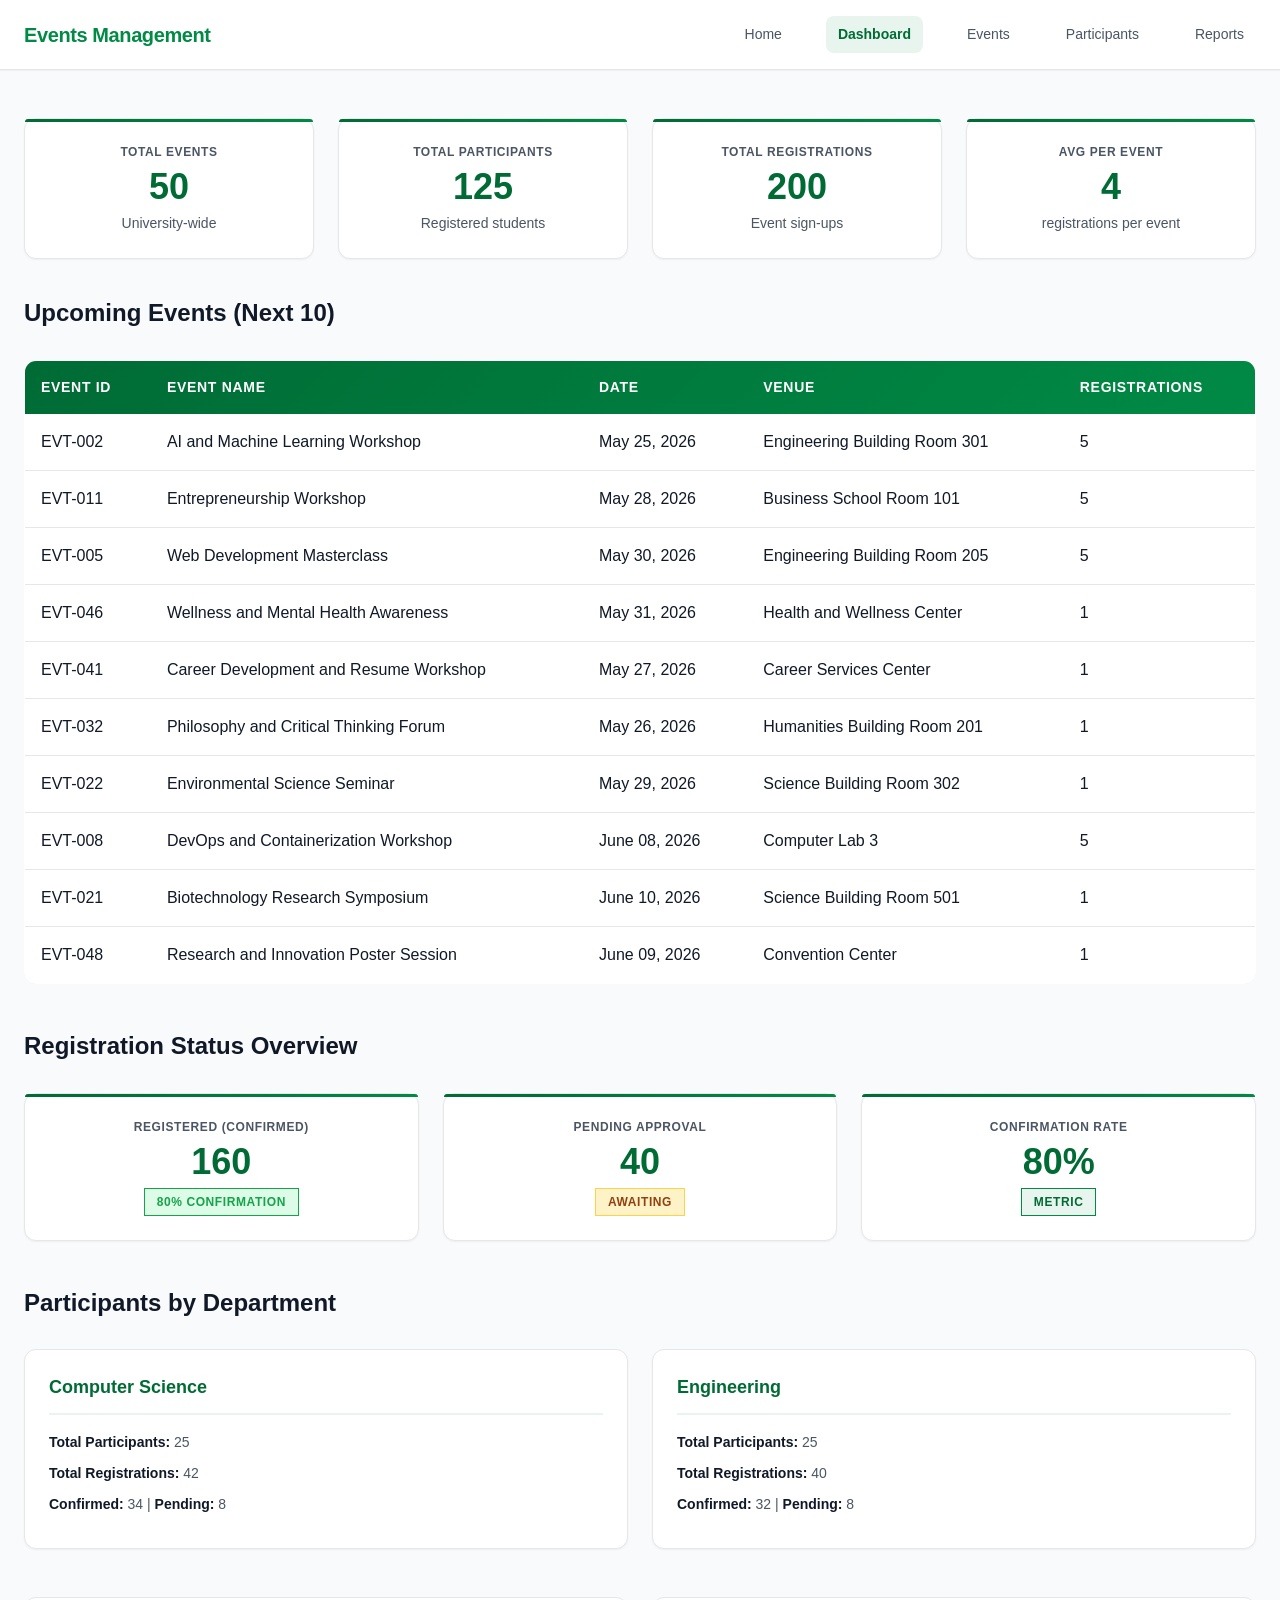
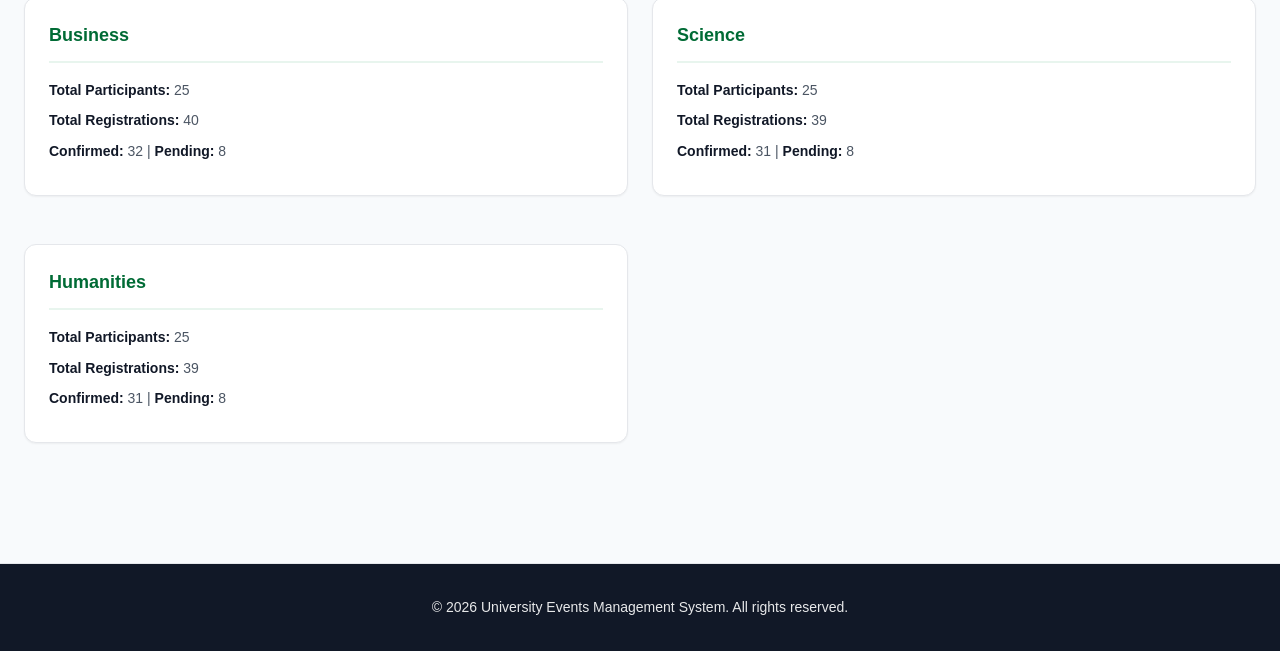
==== group6-events/html/index.html @ a9eaf487 "created initial development for all pages" ====
<!DOCTYPE html>
<html lang="en">
<head>
    <meta charset="UTF-8">
    <meta name="viewport" content="width=device-width, initial-scale=1.0">
    <title>Events Management System - Dashboard</title>
    <link rel="stylesheet" href="../css/style.css">
</head>
<body>
    <!-- HEADER / NAVIGATION -->
    <header class="header">
        <div class="container">
            <div class="header-content">
                <div class="logo">Events Management</div>
                <nav class="nav">
                    <a href="home.html">Home</a>
                    <a href="index.html" class="active">Dashboard</a>
                    <a href="events.html">Events</a>
                    <a href="participants.html">Participants</a>
                    <a href="reports.html">Reports</a>
                </nav>
            </div>
        </div>
    </header>

    <!-- MAIN CONTENT -->
    <main class="main">


        <div class="container">
            
            <!-- SUMMARY STATISTICS CARDS -->
            <section class="stats-grid">
                <div class="stat-card">
                    <div class="stat-label">Total Events</div>
                    <div class="stat-value">50</div>
                    <div class="stat-unit">University-wide</div>
                </div>
                <div class="stat-card">
                    <div class="stat-label">Total Participants</div>
                    <div class="stat-value">125</div>
                    <div class="stat-unit">Registered students</div>
                </div>
                <div class="stat-card">
                    <div class="stat-label">Total Registrations</div>
                    <div class="stat-value">200</div>
                    <div class="stat-unit">Event sign-ups</div>
                </div>
                <div class="stat-card">
                    <div class="stat-label">Avg per Event</div>
                    <div class="stat-value">4</div>
                    <div class="stat-unit">registrations per event</div>
                </div>
            </section>

            <!-- UPCOMING EVENTS SECTION -->
            <section class="section">
                <h2>Upcoming Events (Next 10)</h2>
                <div class="table-container">
                    <table>
                        <thead>
                            <tr>
                                <th>Event ID</th>
                                <th>Event Name</th>
                                <th>Date</th>
                                <th>Venue</th>
                                <th>Registrations</th>
                            </tr>
                        </thead>
                        <tbody>
                            <tr>
                                <td>EVT-002</td>
                                <td>AI and Machine Learning Workshop</td>
                                <td>May 25, 2026</td>
                                <td>Engineering Building Room 301</td>
                                <td>5</td>
                            </tr>
                            <tr>
                                <td>EVT-011</td>
                                <td>Entrepreneurship Workshop</td>
                                <td>May 28, 2026</td>
                                <td>Business School Room 101</td>
                                <td>5</td>
                            </tr>
                            <tr>
                                <td>EVT-005</td>
                                <td>Web Development Masterclass</td>
                                <td>May 30, 2026</td>
                                <td>Engineering Building Room 205</td>
                                <td>5</td>
                            </tr>
                            <tr>
                                <td>EVT-046</td>
                                <td>Wellness and Mental Health Awareness</td>
                                <td>May 31, 2026</td>
                                <td>Health and Wellness Center</td>
                                <td>1</td>
                            </tr>
                            <tr>
                                <td>EVT-041</td>
                                <td>Career Development and Resume Workshop</td>
                                <td>May 27, 2026</td>
                                <td>Career Services Center</td>
                                <td>1</td>
                            </tr>
                            <tr>
                                <td>EVT-032</td>
                                <td>Philosophy and Critical Thinking Forum</td>
                                <td>May 26, 2026</td>
                                <td>Humanities Building Room 201</td>
                                <td>1</td>
                            </tr>
                            <tr>
                                <td>EVT-022</td>
                                <td>Environmental Science Seminar</td>
                                <td>May 29, 2026</td>
                                <td>Science Building Room 302</td>
                                <td>1</td>
                            </tr>
                            <tr>
                                <td>EVT-008</td>
                                <td>DevOps and Containerization Workshop</td>
                                <td>June 08, 2026</td>
                                <td>Computer Lab 3</td>
                                <td>5</td>
                            </tr>
                            <tr>
                                <td>EVT-021</td>
                                <td>Biotechnology Research Symposium</td>
                                <td>June 10, 2026</td>
                                <td>Science Building Room 501</td>
                                <td>1</td>
                            </tr>
                            <tr>
                                <td>EVT-048</td>
                                <td>Research and Innovation Poster Session</td>
                                <td>June 09, 2026</td>
                                <td>Convention Center</td>
                                <td>1</td>
                            </tr>
                        </tbody>
                    </table>
                </div>
            </section>

            <!-- REGISTRATION STATUS OVERVIEW -->
            <section class="section">
                <h2>Registration Status Overview</h2>
                <div class="stats-grid">
                    <div class="stat-card">
                        <div class="stat-label">Registered (Confirmed)</div>
                        <div class="stat-value">160</div>
                        <div class="badge badge-success">80% Confirmation</div>
                    </div>
                    <div class="stat-card">
                        <div class="stat-label">Pending Approval</div>
                        <div class="stat-value">40</div>
                        <div class="badge badge-pending">Awaiting</div>
                    </div>
                    <div class="stat-card">
                        <div class="stat-label">Confirmation Rate</div>
                        <div class="stat-value">80%</div>
                        <div class="badge badge-primary">Metric</div>
                    </div>
                </div>
            </section>

            <!-- DEPARTMENTS BREAKDOWN -->
            <section class="section">
                <h2>Participants by Department</h2>
                <div class="grid grid-cols-2">
                    <div class="card">
                        <div class="card-title">Computer Science</div>
                        <div class="card-content">
                            <p><strong>Total Participants:</strong> 25</p>
                            <p><strong>Total Registrations:</strong> 42</p>
                            <p><strong>Confirmed:</strong> 34 | <strong>Pending:</strong> 8</p>
                        </div>
                    </div>
                    <div class="card">
                        <div class="card-title">Engineering</div>
                        <div class="card-content">
                            <p><strong>Total Participants:</strong> 25</p>
                            <p><strong>Total Registrations:</strong> 40</p>
                            <p><strong>Confirmed:</strong> 32 | <strong>Pending:</strong> 8</p>
                        </div>
                    </div>
                    <div class="card">
                        <div class="card-title">Business</div>
                        <div class="card-content">
                            <p><strong>Total Participants:</strong> 25</p>
                            <p><strong>Total Registrations:</strong> 40</p>
                            <p><strong>Confirmed:</strong> 32 | <strong>Pending:</strong> 8</p>
                        </div>
                    </div>
                    <div class="card">
                        <div class="card-title">Science</div>
                        <div class="card-content">
                            <p><strong>Total Participants:</strong> 25</p>
                            <p><strong>Total Registrations:</strong> 39</p>
                            <p><strong>Confirmed:</strong> 31 | <strong>Pending:</strong> 8</p>
                        </div>
                    </div>
                    <div class="card">
                        <div class="card-title">Humanities</div>
                        <div class="card-content">
                            <p><strong>Total Participants:</strong> 25</p>
                            <p><strong>Total Registrations:</strong> 39</p>
                            <p><strong>Confirmed:</strong> 31 | <strong>Pending:</strong> 8</p>
                        </div>
                    </div>
                </div>
            </section>

        </div>
    </main>

    <!-- FOOTER -->
    <footer class="footer">
        <p>&copy; 2026 University Events Management System. All rights reserved.</p>
    </footer>
</body>
</html>
---- group6-events/css/style.css ----
/*
  Events Management System - Master Stylesheet
  Design System: Modern SaaS Analytics Dashboard
  Reference: website_design_reference_guide.md
  Color Scheme: White-dominant with deep green branding
*/

:root {
  /* PRIMARY COLORS */
  --primary-600: #006B35;       /* Dark green for hero/sections */
  --primary-500: #008A45;       /* Main brand color */
  --primary-200: #E8F5EE;       /* Light green for accents */
  --primary-700: #004D26;       /* Deep green accents */  
  /* SURFACE COLORS */
  --surface-0: #FFFFFF;
  --surface-50: #F8FAFC;
  --surface-100: #F1F5F9;
  
  /* NEUTRAL COLORS */
  --neutral-900: #111827;
  --neutral-700: #374151;
  --neutral-600: #4B5563;
  --neutral-500: #6B7280;
  --border-200: #E5E7EB;
  
  /* SEMANTIC */
  --success-500: #16A34A;
  --warning-500: #F59E0B;
  --danger-500: #DC2626;
  
  /* TYPOGRAPHY */
  --font-sans: -apple-system, BlinkMacSystemFont, "Segoe UI", Roboto, sans-serif;
  --font-size-xs: 0.75rem;
  --font-size-sm: 0.875rem;
  --font-size-base: 1rem;
  --font-size-lg: 1.125rem;
  --font-size-xl: 1.25rem;
  --font-size-2xl: 1.5rem;
  --font-size-3xl: 1.875rem;
  --font-size-4xl: 2.25rem;
  
  --line-height-tight: 1.2;
  --line-height-snug: 1.375;
  --line-height-normal: 1.5;
  --line-height-relaxed: 1.625;
  
  /* SPACING */
  --spacing-1: 0.25rem;
  --spacing-2: 0.5rem;
  --spacing-3: 0.75rem;
  --spacing-4: 1rem;
  --spacing-6: 1.5rem;
  --spacing-8: 2rem;
  --spacing-10: 2.5rem;
  --spacing-12: 3rem;
  --spacing-16: 4rem;
  
  /* SHADOWS */
  --shadow-xs: 0 1px 1px 0 rgba(0, 0, 0, 0.04);
  --shadow-sm: 0 1px 2px 0 rgba(0, 0, 0, 0.05);
  --shadow-md: 0 4px 6px -1px rgba(0, 0, 0, 0.1);
  --shadow-lg: 0 10px 15px -3px rgba(0, 0, 0, 0.1);
  
  /* BORDERS */
  --radius-sm: 0.25rem;
  --radius-md: 0.5rem;
  --radius-lg: 0.75rem;
}

/* ========================================
   GLOBAL STYLES
   ======================================== */

* {
  margin: 0;
  padding: 0;
  box-sizing: border-box;
}

html {
  scroll-behavior: smooth;
}

body {
  font-family: var(--font-sans);
  font-size: var(--font-size-base);
  line-height: var(--line-height-normal);
  color: var(--neutral-900);
  background-color: var(--surface-50);
  -webkit-font-smoothing: antialiased;
  display: flex;
  flex-direction: column;
  min-height: 100vh;
}

/* ========================================
   TYPOGRAPHY
   ======================================== */

h1, h2, h3, h4, h5, h6 {
  font-weight: 600;
  line-height: var(--line-height-tight);
  color: var(--neutral-900);
}

h1 {
  font-size: var(--font-size-3xl);
  font-weight: 700;
  margin-bottom: var(--spacing-4);
  color: var(--neutral-900);
}

h2 {
  font-size: var(--font-size-2xl);
  margin-bottom: var(--spacing-6);
  color: var(--neutral-900);
}

h3 {
  font-size: var(--font-size-xl);
  margin-bottom: var(--spacing-4);
}

p {
  margin-bottom: var(--spacing-4);
  color: var(--neutral-600);
  line-height: var(--line-height-relaxed);
}

small {
  font-size: var(--font-size-sm);
  color: var(--neutral-600);
}

a {
  color: var(--primary-500);
  text-decoration: none;
  transition: color 0.2s ease;
}

a:hover {
  color: var(--primary-600);
  text-decoration: underline;
}

/* ========================================
   LAYOUT & STRUCTURE
   ======================================== */

.container {
  width: 100%; 
  padding: 0 var(--spacing-6); 
}

main.main {
  flex: 1;
  padding: var(--spacing-12) 0;
}

/* ========================================
   HEADER / NAVIGATION
   ======================================== */

.header {
  background-color: var(--surface-0);
  border-bottom: 1px solid var(--border-200);
  padding: var(--spacing-4) 0;
  position: sticky;
  top: 0;
  z-index: 100;
  box-shadow: var(--shadow-xs);
}

.header-content {
  display: flex;
  justify-content: space-between;
  align-items: center;
  gap: var(--spacing-8);
}

.logo {
  font-size: var(--font-size-xl);
  font-weight: 700;
  color: var(--primary-500);
  white-space: nowrap;
  letter-spacing: -0.02em;
}

.nav {
  display: flex;
  gap: var(--spacing-8);
  align-items: center;
}

.nav a {
  font-size: var(--font-size-sm);
  font-weight: 500;
  color: var(--neutral-600);
  padding: var(--spacing-2) var(--spacing-3);
  border-radius: var(--radius-md);
  transition: all 0.2s ease;
  position: relative;
}

.nav a:hover {
  color: var(--primary-500);
  background-color: var(--primary-200);
}

.nav a.active {
  color: var(--primary-600);
  background-color: var(--primary-200);
  font-weight: 600;
}

/* ========================================
   HERO SECTION
   ======================================== */

.hero-section {
  background: linear-gradient(135deg, #004D26 0%, #006B35 50%, #008A45 100%);
  color: var(--surface-0);
  padding: var(--spacing-16) 0 var(--spacing-12) 0;
  margin-bottom: var(--spacing-12);
  text-align: center;
  box-shadow: var(--shadow-md);
}

.hero-section h1 {
  color: var(--surface-0);
  font-size: var(--font-size-4xl);
  margin-bottom: var(--spacing-4);
  font-weight: 700;
}

.hero-section p {
  color: rgba(255, 255, 255, 0.9);
  font-size: var(--font-size-lg);
  max-width: 600px;
  margin: 0 auto var(--spacing-8) auto;
}

.footer {
  background-color: var(--neutral-900);
  color: var(--surface-0);
  padding: var(--spacing-8) 0;
  text-align: center;
  font-size: var(--font-size-sm);
  margin-top: auto;
  border-top: 1px solid var(--border-200);
}

.footer p {
  margin: 0;
  color: var(--surface-0);
  opacity: 0.9;
}

/* ========================================
   CARDS & SECTIONS
   ======================================== */

.section {
  margin-bottom: var(--spacing-12);
}

.section h2 {
  font-size: var(--font-size-2xl);
  margin-bottom: var(--spacing-8);
  color: var(--neutral-900);
  font-weight: 700;
}

.card {
  background-color: var(--surface-0);
  border: 1px solid var(--border-200);
  border-radius: var(--radius-lg);
  padding: var(--spacing-6);
  margin-bottom: var(--spacing-6);
  box-shadow: var(--shadow-sm);
  transition: all 0.2s ease;
}

.card:hover {
  box-shadow: var(--shadow-md);
  border-color: var(--primary-200);
}

.card-title {
  font-size: var(--font-size-lg);
  font-weight: 600;
  color: var(--primary-600);
  margin-bottom: var(--spacing-4);
  padding-bottom: var(--spacing-3);
  border-bottom: 2px solid var(--primary-200);
}

.card-content {
  color: var(--neutral-600);
  line-height: var(--line-height-relaxed);
}

.card-content p {
  margin-bottom: var(--spacing-2);
  font-size: var(--font-size-sm);
}

.card-content strong {
  color: var(--neutral-900);
  font-weight: 600;
}

/* ========================================
   STATISTICS & DASHBOARD CARDS
   ======================================== */

.stats-grid {
  display: grid;
  grid-template-columns: repeat(auto-fit, minmax(240px, 1fr));
  gap: var(--spacing-6);
  margin-bottom: var(--spacing-10);
}

.stat-card {
  background-color: var(--surface-0);
  border: 1px solid var(--border-200);
  border-radius: var(--radius-lg);
  padding: var(--spacing-6);
  text-align: center;
  box-shadow: var(--shadow-sm);
  transition: all 0.3s ease;
  position: relative;
}

.stat-card::before {
  content: '';
  position: absolute;
  top: 0;
  left: 0;
  right: 0;
  height: 3px;
  background: linear-gradient(90deg, var(--primary-600), var(--primary-500));
  border-radius: var(--radius-lg) var(--radius-lg) 0 0;
}

.stat-card:hover {
  box-shadow: var(--shadow-lg);
  transform: translateY(-4px);
  border-color: var(--primary-500);
}

.stat-label {
  font-size: var(--font-size-xs);
  font-weight: 700;
  text-transform: uppercase;
  letter-spacing: 0.05em;
  color: var(--neutral-600);
  margin-bottom: var(--spacing-2);
}

.stat-value {
  font-size: var(--font-size-4xl);
  font-weight: 700;
  color: var(--primary-600);
  line-height: 1;
  margin-bottom: var(--spacing-2);
}

.stat-unit {
  font-size: var(--font-size-sm);
  color: var(--neutral-600);
  font-weight: 500;
}

/* ========================================
   TABLES
   ======================================== */

.table-container {
  overflow-x: auto;
  margin-bottom: var(--spacing-10);
  border-radius: var(--radius-lg);
}

table {
  width: 100%;
  border-collapse: collapse;
  background-color: var(--surface-0);
  border: 1px solid var(--border-200);
  border-radius: var(--radius-lg);
  overflow: hidden;
  box-shadow: var(--shadow-sm);
}

thead {
  background: linear-gradient(135deg, var(--primary-600) 0%, var(--primary-500) 100%);
  color: var(--surface-0);
}

th {
  padding: var(--spacing-4);
  text-align: left;
  font-weight: 700;
  font-size: var(--font-size-sm);
  text-transform: uppercase;
  letter-spacing: 0.05em;
}

td {
  padding: var(--spacing-4);
  border-bottom: 1px solid var(--border-200);
  color: var(--neutral-900);
}

tbody tr {
  transition: background-color 0.2s ease;
}

tbody tr:hover {
  background-color: var(--primary-200);
}

tbody tr:last-child td {
  border-bottom: none;
}

/* ========================================
   BADGES & STATUS INDICATORS
   ======================================== */

.badge {
  display: inline-block;
  padding: var(--spacing-1) var(--spacing-3);
  border-radius: var(--radius-full);
  font-size: var(--font-size-xs);
  font-weight: 700;
  text-transform: uppercase;
  letter-spacing: 0.05em;
  white-space: nowrap;
  transition: all 0.2s ease;
}

.badge-confirmed {
  background-color: #D1FAE5;
  color: #065F46;
  border: 1px solid #6EE7B7;
}

.badge-pending {
  background-color: #FEF3C7;
  color: #92400E;
  border: 1px solid #FCD34D;
}

.badge-cancelled {
  background-color: #FEE2E2;
  color: #991B1B;
  border: 1px solid #FCA5A5;
}

.badge-primary {
  background-color: var(--primary-200);
  color: var(--primary-600);
  border: 1px solid var(--primary-500);
}

.badge-secondary {
  background-color: var(--neutral-100);
  color: var(--neutral-700);
  border: 1px solid var(--neutral-300);
}

.badge-success {
  background-color: #DCFCE7;
  color: var(--success-500);
  border: 1px solid var(--success-500);
}

/* ========================================
   BUTTONS
   ======================================== */

.btn {
  display: inline-block;
  padding: var(--spacing-3) var(--spacing-6);
  border-radius: var(--radius-md);
  font-size: var(--font-size-sm);
  font-weight: 600;
  border: 1px solid transparent;
  cursor: pointer;
  transition: all 0.2s ease;
  text-align: center;
  text-decoration: none;
  font-family: var(--font-sans);
}

.btn-primary {
  background-color: var(--primary-500);
  color: var(--surface-0);
  border-color: var(--primary-600);
}

.btn-primary:hover {
  background-color: var(--primary-600);
  transform: translateY(-2px);
  box-shadow: var(--shadow-md);
}

.btn-secondary {
  background-color: var(--surface-50);
  color: var(--neutral-900);
  border: 1px solid var(--border-200);
}

.btn-secondary:hover {
  background-color: var(--neutral-100);
  border-color: var(--neutral-400);
}

.btn-link {
  background-color: transparent;
  color: var(--primary-500);
  border: none;
  padding: 0;
}

.btn-link:hover {
  color: var(--primary-600);
  text-decoration: underline;
}

.btn-secondary:hover {
  background-color: var(--neutral-100);
  border-color: var(--neutral-400);
}

.btn-link {
  background-color: transparent;
  color: var(--primary-500);
  border: none;
  padding: 0;
}

.btn-link:hover {
  color: var(--primary-600);
  text-decoration: underline;
}

.btn-danger {
  background-color: var(--danger-500);
  color: var(--surface-0);
}

.btn-danger:hover {
  background-color: #B91C1C;
  transform: translateY(-2px);
  box-shadow: var(--shadow-md);
}

/* ========================================
   FORMS
   ======================================== */

form {
  margin-bottom: var(--spacing-8);
}

.form-group {
  margin-bottom: var(--spacing-6);
}

label {
  display: block;
  margin-bottom: var(--spacing-2);
  font-weight: 600;
  color: var(--neutral-900);
  font-size: var(--font-size-sm);
  text-transform: uppercase;
  letter-spacing: 0.05em;
}

input,
select,
textarea {
  width: 100%;
  padding: var(--spacing-3);
  border: 1px solid var(--border-200);
  border-radius: var(--radius-md);
  font-family: var(--font-sans);
  font-size: var(--font-size-base);
  color: var(--neutral-900);
  background-color: var(--surface-0);
  transition: border-color 0.2s ease, box-shadow 0.2s ease;
}

input:focus,
select:focus,
textarea:focus {
  outline: none;
  border-color: var(--primary-500);
  box-shadow: 0 0 0 3px var(--primary-200);
}

/* ========================================
   GRID LAYOUTS
   ======================================== */

.grid {
  display: grid;
  gap: var(--spacing-6);
}

.grid-cols-1 {
  grid-template-columns: 1fr;
}

.grid-cols-2 {
  grid-template-columns: repeat(2, 1fr);
}

.grid-cols-3 {
  grid-template-columns: repeat(3, 1fr);
}

.grid-cols-4 {
  grid-template-columns: repeat(4, 1fr);
}

/* ========================================
   RESPONSIVE DESIGN
   ======================================== */

@media (max-width: 1024px) {
  .container {
    padding: 0 var(--spacing-4);
  }

  .grid-cols-4 {
    grid-template-columns: repeat(2, 1fr);
  }

  .grid-cols-3 {
    grid-template-columns: repeat(2, 1fr);
  }
}

@media (max-width: 768px) {
  .grid-cols-2,
  .grid-cols-3,
  .grid-cols-4 {
    grid-template-columns: 1fr;
  }
  
  .stats-grid {
    grid-template-columns: 1fr;
  }

  .header-content {
    flex-direction: column;
    gap: var(--spacing-4);
  }
  
  .nav {
    flex-direction: row;
    gap: var(--spacing-4);
    width: 100%;
    justify-content: center;
  }

  .hero-section {
    padding: var(--spacing-10) 0 var(--spacing-8) 0;
  }

  .hero-section h1 {
    font-size: var(--font-size-2xl);
  }

  .hero-section p {
    font-size: var(--font-size-base);
  }

  table {
    font-size: var(--font-size-sm);
  }

  th, td {
    padding: var(--spacing-2);
  }
}

@media (max-width: 480px) {
  .container {
    padding: 0 var(--spacing-3);
  }

  h1 {
    font-size: var(--font-size-2xl);
  }

  h2 {
    font-size: var(--font-size-xl);
  }

  .hero-section {
    padding: var(--spacing-8) 0 var(--spacing-6) 0;
  }

  .hero-section h1 {
    font-size: var(--font-size-xl);
  }

  .stat-card {
    padding: var(--spacing-4);
  }

  .stat-value {
    font-size: var(--font-size-2xl);
  }

  .btn {
    padding: var(--spacing-2) var(--spacing-4);
    font-size: var(--font-size-xs);
  }
}

/* ========================================
   UTILITY CLASSES
   ======================================== */

.text-center {
  text-align: center;
}

.text-right {
  text-align: right;
}

.text-left {
  text-align: left;
}

.mt-4 { margin-top: var(--spacing-4); }
.mt-6 { margin-top: var(--spacing-6); }
.mt-8 { margin-top: var(--spacing-8); }

.mb-4 { margin-bottom: var(--spacing-4); }
.mb-6 { margin-bottom: var(--spacing-6); }
.mb-8 { margin-bottom: var(--spacing-8); }

.p-4 { padding: var(--spacing-4); }
.p-6 { padding: var(--spacing-6); }
.p-8 { padding: var(--spacing-8); }

.gap-4 { gap: var(--spacing-4); }
.gap-6 { gap: var(--spacing-6); }

.hidden {
  display: none;
}

.flex {
  display: flex;
}

.flex-wrap {
  flex-wrap: wrap;
}

.flex-center {
  display: flex;
  justify-content: center;
  align-items: center;
}

.w-full {
  width: 100%;
}

.w-1-2 {
  width: 50%;
}

.opacity-50 {
  opacity: 0.5;
}

.opacity-75 {
  opacity: 0.75;
}

/* ========================================
   PRINT STYLES
   ======================================== */

@media print {
  body {
    background-color: var(--surface-0);
  }

  .header,
  .footer,
  .nav {
    display: none;
  }

  .page-break {
    page-break-after: always;
  }

  table {
    border-collapse: collapse;
    page-break-inside: avoid;
  }

  tr {
    page-break-inside: avoid;
  }
}

.text-primary { color: var(--primary-500); }
.text-secondary { color: var(--neutral-600); }
.text-success { color: var(--success-500); }
.text-danger { color: var(--danger-500); }

.bg-light { background-color: var(--surface-50); }
.bg-white { background-color: var(--surface-0); }

/* =============================================
   RESPONSIVE DESIGN
   ============================================= */

@media (max-width: 768px) {
  .container {
    padding: 0 var(--spacing-4);
  }
  
  h1 {
    font-size: var(--font-size-2xl);
  }
  
  h2 {
    font-size: var(--font-size-xl);
  }
  
  .header-content {
    flex-direction: column;
    gap: var(--spacing-4);
  }
  
  table {
    font-size: var(--font-size-sm);
  }
  
  th, td {
    padding: var(--spacing-2);
  }
}

/* =============================================
   PRINT STYLES
   ============================================= */

@media print {
  body {
    background-color: white;
  }
  
  .header,
  .footer {
    display: none;
  }
  
  .card {
    page-break-inside: avoid;
  }
}
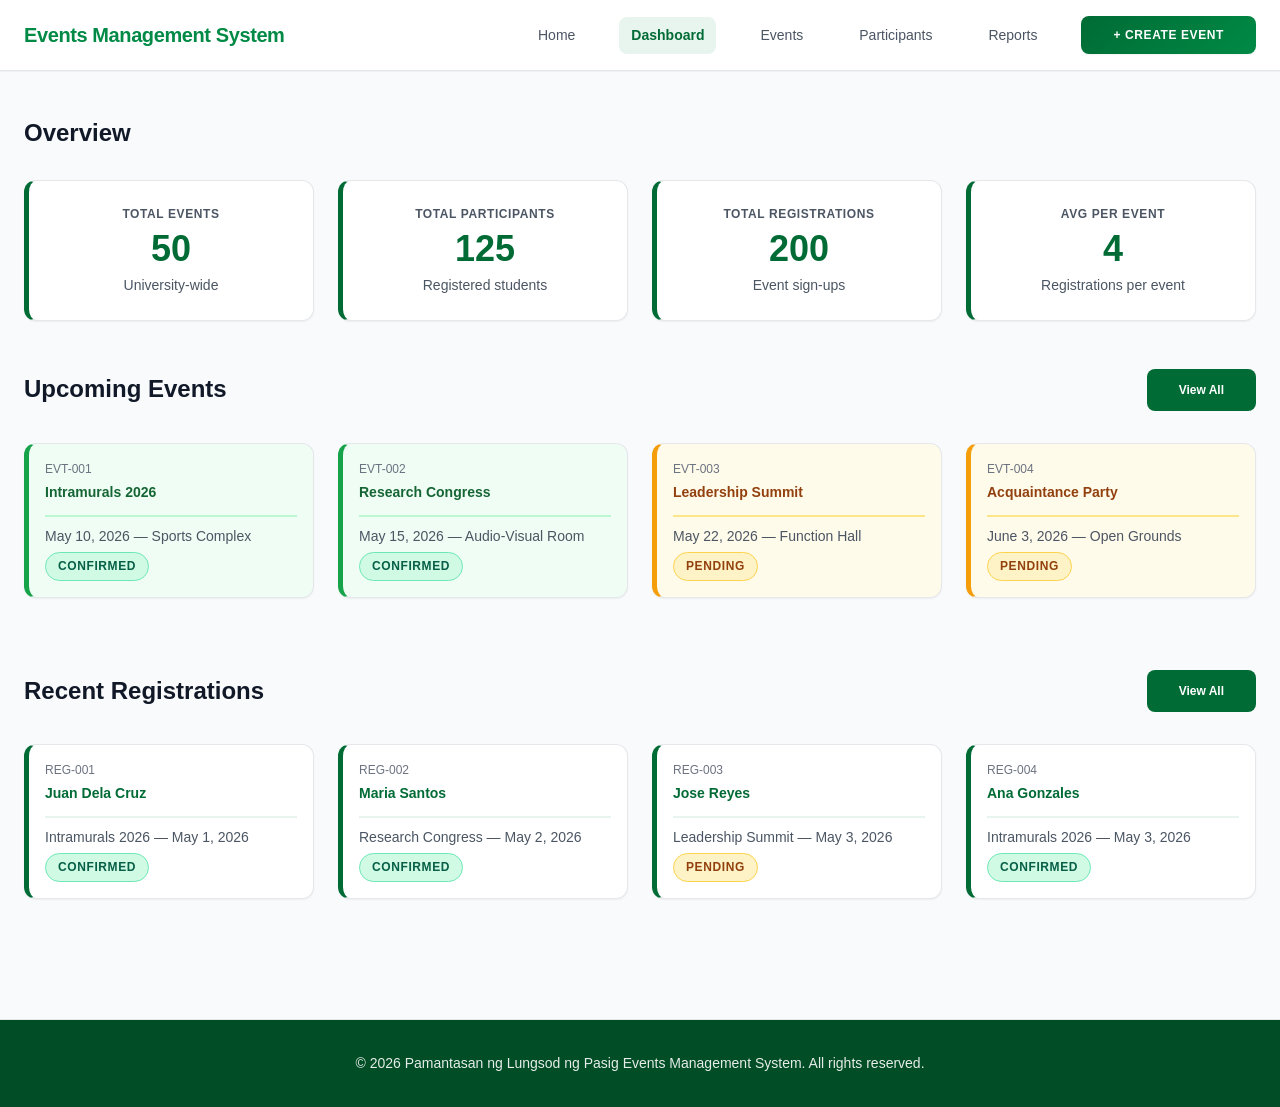
==== commit 1a5d96c0: "Main revamped pages: index.html, events.html, and home.html. Ensure consistent button styles and fon" ====
--- a/group6-events/html/index.html
+++ b/group6-events/html/index.html
@@ -7,217 +7,152 @@
     <link rel="stylesheet" href="../css/style.css">
 </head>
 <body>
-    <!-- HEADER / NAVIGATION -->
     <header class="header">
         <div class="container">
             <div class="header-content">
-                <div class="logo">Events Management</div>
+                <div class="logo">Events Management System</div>
                 <nav class="nav">
                     <a href="home.html">Home</a>
-                    <a href="index.html" class="active">Dashboard</a>
+                    <a href="index.html"  class="active">Dashboard</a>
                     <a href="events.html">Events</a>
                     <a href="participants.html">Participants</a>
                     <a href="reports.html">Reports</a>
+                    <button class="btn btn-primary" id="openModalBtn">+ Create Event</button>
                 </nav>
             </div>
         </div>
     </header>
-
     <!-- MAIN CONTENT -->
     <main class="main">
+        <div class="container">
 
-
-        <div class="container">
-            
-            <!-- SUMMARY STATISTICS CARDS -->
-            <section class="stats-grid">
-                <div class="stat-card">
-                    <div class="stat-label">Total Events</div>
-                    <div class="stat-value">50</div>
-                    <div class="stat-unit">University-wide</div>
-                </div>
-                <div class="stat-card">
-                    <div class="stat-label">Total Participants</div>
-                    <div class="stat-value">125</div>
-                    <div class="stat-unit">Registered students</div>
-                </div>
-                <div class="stat-card">
-                    <div class="stat-label">Total Registrations</div>
-                    <div class="stat-value">200</div>
-                    <div class="stat-unit">Event sign-ups</div>
-                </div>
-                <div class="stat-card">
-                    <div class="stat-label">Avg per Event</div>
-                    <div class="stat-value">4</div>
-                    <div class="stat-unit">registrations per event</div>
-                </div>
-            </section>
-
-            <!-- UPCOMING EVENTS SECTION -->
+            <!-- SUMMARY STATISTICS -->
             <section class="section">
-                <h2>Upcoming Events (Next 10)</h2>
-                <div class="table-container">
-                    <table>
-                        <thead>
-                            <tr>
-                                <th>Event ID</th>
-                                <th>Event Name</th>
-                                <th>Date</th>
-                                <th>Venue</th>
-                                <th>Registrations</th>
-                            </tr>
-                        </thead>
-                        <tbody>
-                            <tr>
-                                <td>EVT-002</td>
-                                <td>AI and Machine Learning Workshop</td>
-                                <td>May 25, 2026</td>
-                                <td>Engineering Building Room 301</td>
-                                <td>5</td>
-                            </tr>
-                            <tr>
-                                <td>EVT-011</td>
-                                <td>Entrepreneurship Workshop</td>
-                                <td>May 28, 2026</td>
-                                <td>Business School Room 101</td>
-                                <td>5</td>
-                            </tr>
-                            <tr>
-                                <td>EVT-005</td>
-                                <td>Web Development Masterclass</td>
-                                <td>May 30, 2026</td>
-                                <td>Engineering Building Room 205</td>
-                                <td>5</td>
-                            </tr>
-                            <tr>
-                                <td>EVT-046</td>
-                                <td>Wellness and Mental Health Awareness</td>
-                                <td>May 31, 2026</td>
-                                <td>Health and Wellness Center</td>
-                                <td>1</td>
-                            </tr>
-                            <tr>
-                                <td>EVT-041</td>
-                                <td>Career Development and Resume Workshop</td>
-                                <td>May 27, 2026</td>
-                                <td>Career Services Center</td>
-                                <td>1</td>
-                            </tr>
-                            <tr>
-                                <td>EVT-032</td>
-                                <td>Philosophy and Critical Thinking Forum</td>
-                                <td>May 26, 2026</td>
-                                <td>Humanities Building Room 201</td>
-                                <td>1</td>
-                            </tr>
-                            <tr>
-                                <td>EVT-022</td>
-                                <td>Environmental Science Seminar</td>
-                                <td>May 29, 2026</td>
-                                <td>Science Building Room 302</td>
-                                <td>1</td>
-                            </tr>
-                            <tr>
-                                <td>EVT-008</td>
-                                <td>DevOps and Containerization Workshop</td>
-                                <td>June 08, 2026</td>
-                                <td>Computer Lab 3</td>
-                                <td>5</td>
-                            </tr>
-                            <tr>
-                                <td>EVT-021</td>
-                                <td>Biotechnology Research Symposium</td>
-                                <td>June 10, 2026</td>
-                                <td>Science Building Room 501</td>
-                                <td>1</td>
-                            </tr>
-                            <tr>
-                                <td>EVT-048</td>
-                                <td>Research and Innovation Poster Session</td>
-                                <td>June 09, 2026</td>
-                                <td>Convention Center</td>
-                                <td>1</td>
-                            </tr>
-                        </tbody>
-                    </table>
-                </div>
-            </section>
-
-            <!-- REGISTRATION STATUS OVERVIEW -->
-            <section class="section">
-                <h2>Registration Status Overview</h2>
+                <h2>Overview</h2>
                 <div class="stats-grid">
                     <div class="stat-card">
-                        <div class="stat-label">Registered (Confirmed)</div>
-                        <div class="stat-value">160</div>
-                        <div class="badge badge-success">80% Confirmation</div>
+                        <div class="stat-label">Total Events</div>
+                        <div class="stat-value">50</div>
+                        <div class="stat-unit">University-wide</div>
                     </div>
                     <div class="stat-card">
-                        <div class="stat-label">Pending Approval</div>
-                        <div class="stat-value">40</div>
-                        <div class="badge badge-pending">Awaiting</div>
+                        <div class="stat-label">Total Participants</div>
+                        <div class="stat-value">125</div>
+                        <div class="stat-unit">Registered students</div>
                     </div>
                     <div class="stat-card">
-                        <div class="stat-label">Confirmation Rate</div>
-                        <div class="stat-value">80%</div>
-                        <div class="badge badge-primary">Metric</div>
+                        <div class="stat-label">Total Registrations</div>
+                        <div class="stat-value">200</div>
+                        <div class="stat-unit">Event sign-ups</div>
+                    </div>
+                    <div class="stat-card">
+                        <div class="stat-label">Avg per Event</div>
+                        <div class="stat-value">4</div>
+                        <div class="stat-unit">Registrations per event</div>
                     </div>
                 </div>
             </section>
 
-            <!-- DEPARTMENTS BREAKDOWN -->
+            <!-- UPCOMING EVENTS CARDS -->
             <section class="section">
-                <h2>Participants by Department</h2>
-                <div class="grid grid-cols-2">
-                    <div class="card">
-                        <div class="card-title">Computer Science</div>
+                <div class="page-header">
+                    <h2>Upcoming Events</h2>
+                    <a href="events.html" class="btn-view-all">View All</a>
+                </div>
+                <div class="grid grid-cols-4">
+
+                    <div class="card card-current" style="padding:1rem;">
+                        <span class="event-id">EVT-001</span>
+                        <div class="card-title" style="font-size:0.875rem; margin-bottom:0.5rem;">Intramurals 2026</div>
                         <div class="card-content">
-                            <p><strong>Total Participants:</strong> 25</p>
-                            <p><strong>Total Registrations:</strong> 42</p>
-                            <p><strong>Confirmed:</strong> 34 | <strong>Pending:</strong> 8</p>
+                            <p style="margin-bottom:0.25rem;">May 10, 2026 &mdash; Sports Complex</p>
+                            <span class="badge badge-confirmed">Confirmed</span>
                         </div>
                     </div>
-                    <div class="card">
-                        <div class="card-title">Engineering</div>
+
+                    <div class="card card-current" style="padding:1rem;">
+                        <span class="event-id">EVT-002</span>
+                        <div class="card-title" style="font-size:0.875rem; margin-bottom:0.5rem;">Research Congress</div>
                         <div class="card-content">
-                            <p><strong>Total Participants:</strong> 25</p>
-                            <p><strong>Total Registrations:</strong> 40</p>
-                            <p><strong>Confirmed:</strong> 32 | <strong>Pending:</strong> 8</p>
+                            <p style="margin-bottom:0.25rem;">May 15, 2026 &mdash; Audio-Visual Room</p>
+                            <span class="badge badge-confirmed">Confirmed</span>
                         </div>
                     </div>
-                    <div class="card">
-                        <div class="card-title">Business</div>
+
+                    <div class="card card-upcoming" style="padding:1rem;">
+                        <span class="event-id">EVT-003</span>
+                        <div class="card-title" style="font-size:0.875rem; margin-bottom:0.5rem;">Leadership Summit</div>
                         <div class="card-content">
-                            <p><strong>Total Participants:</strong> 25</p>
-                            <p><strong>Total Registrations:</strong> 40</p>
-                            <p><strong>Confirmed:</strong> 32 | <strong>Pending:</strong> 8</p>
+                            <p style="margin-bottom:0.25rem;">May 22, 2026 &mdash; Function Hall</p>
+                            <span class="badge badge-pending">Pending</span>
                         </div>
                     </div>
-                    <div class="card">
-                        <div class="card-title">Science</div>
+
+                    <div class="card card-upcoming" style="padding:1rem;">
+                        <span class="event-id">EVT-004</span>
+                        <div class="card-title" style="font-size:0.875rem; margin-bottom:0.5rem;">Acquaintance Party</div>
                         <div class="card-content">
-                            <p><strong>Total Participants:</strong> 25</p>
-                            <p><strong>Total Registrations:</strong> 39</p>
-                            <p><strong>Confirmed:</strong> 31 | <strong>Pending:</strong> 8</p>
+                            <p style="margin-bottom:0.25rem;">June 3, 2026 &mdash; Open Grounds</p>
+                            <span class="badge badge-pending">Pending</span>
                         </div>
                     </div>
-                    <div class="card">
-                        <div class="card-title">Humanities</div>
-                        <div class="card-content">
-                            <p><strong>Total Participants:</strong> 25</p>
-                            <p><strong>Total Registrations:</strong> 39</p>
-                            <p><strong>Confirmed:</strong> 31 | <strong>Pending:</strong> 8</p>
-                        </div>
-                    </div>
+
                 </div>
             </section>
 
+            <!-- RECENT REGISTRATIONS CARDS -->
+            <section class="section">
+                <div class="page-header">
+                    <h2>Recent Registrations</h2>
+                    <a href="participants.html" class="btn-view-all">View All</a>
+                </div>
+                <div class="grid grid-cols-4">
+
+                    <div class="card" style="padding:1rem;">
+                        <span class="event-id">REG-001</span>
+                        <div class="card-title" style="font-size:0.875rem; margin-bottom:0.5rem;">Juan Dela Cruz</div>
+                        <div class="card-content">
+                            <p style="margin-bottom:0.25rem;">Intramurals 2026 &mdash; May 1, 2026</p>
+                            <span class="badge badge-confirmed">Confirmed</span>
+                        </div>
+                    </div>
+
+                    <div class="card" style="padding:1rem;">
+                        <span class="event-id">REG-002</span>
+                        <div class="card-title" style="font-size:0.875rem; margin-bottom:0.5rem;">Maria Santos</div>
+                        <div class="card-content">
+                            <p style="margin-bottom:0.25rem;">Research Congress &mdash; May 2, 2026</p>
+                            <span class="badge badge-confirmed">Confirmed</span>
+                        </div>
+                    </div>
+
+                    <div class="card" style="padding:1rem;">
+                        <span class="event-id">REG-003</span>
+                        <div class="card-title" style="font-size:0.875rem; margin-bottom:0.5rem;">Jose Reyes</div>
+                        <div class="card-content">
+                            <p style="margin-bottom:0.25rem;">Leadership Summit &mdash; May 3, 2026</p>
+                            <span class="badge badge-pending">Pending</span>
+                        </div>
+                    </div>
+
+                    <div class="card" style="padding:1rem;">
+                        <span class="event-id">REG-004</span>
+                        <div class="card-title" style="font-size:0.875rem; margin-bottom:0.5rem;">Ana Gonzales</div>
+                        <div class="card-content">
+                            <p style="margin-bottom:0.25rem;">Intramurals 2026 &mdash; May 3, 2026</p>
+                            <span class="badge badge-confirmed">Confirmed</span>
+                        </div>
+                    </div>
+
+                </div>
+            </section>
         </div>
     </main>
 
     <!-- FOOTER -->
     <footer class="footer">
-        <p>&copy; 2026 University Events Management System. All rights reserved.</p>
+        <p>&copy; 2026 Pamantasan ng Lungsod ng Pasig Events Management System. All rights reserved.</p>
     </footer>
+
 </body>
-</html>
+</html>
--- a/group6-events/css/style.css
+++ b/group6-events/css/style.css
@@ -1,33 +1,33 @@
 /*
   Events Management System - Master Stylesheet
   Design System: Modern SaaS Analytics Dashboard
-  Reference: website_design_reference_guide.md
   Color Scheme: White-dominant with deep green branding
 */
 
 :root {
   /* PRIMARY COLORS */
-  --primary-600: #006B35;       /* Dark green for hero/sections */
-  --primary-500: #008A45;       /* Main brand color */
-  --primary-200: #E8F5EE;       /* Light green for accents */
-  --primary-700: #004D26;       /* Deep green accents */  
+  --primary-600: #006B35;
+  --primary-500: #008A45;
+  --primary-200: #E8F5EE;
+  --primary-700: #004D26;
+
   /* SURFACE COLORS */
   --surface-0: #FFFFFF;
   --surface-50: #F8FAFC;
   --surface-100: #F1F5F9;
-  
+
   /* NEUTRAL COLORS */
   --neutral-900: #111827;
   --neutral-700: #374151;
   --neutral-600: #4B5563;
   --neutral-500: #6B7280;
   --border-200: #E5E7EB;
-  
+
   /* SEMANTIC */
   --success-500: #16A34A;
   --warning-500: #F59E0B;
   --danger-500: #DC2626;
-  
+
   /* TYPOGRAPHY */
   --font-sans: -apple-system, BlinkMacSystemFont, "Segoe UI", Roboto, sans-serif;
   --font-size-xs: 0.75rem;
@@ -38,12 +38,12 @@
   --font-size-2xl: 1.5rem;
   --font-size-3xl: 1.875rem;
   --font-size-4xl: 2.25rem;
-  
+
   --line-height-tight: 1.2;
   --line-height-snug: 1.375;
   --line-height-normal: 1.5;
   --line-height-relaxed: 1.625;
-  
+
   /* SPACING */
   --spacing-1: 0.25rem;
   --spacing-2: 0.5rem;
@@ -54,17 +54,18 @@
   --spacing-10: 2.5rem;
   --spacing-12: 3rem;
   --spacing-16: 4rem;
-  
+
   /* SHADOWS */
   --shadow-xs: 0 1px 1px 0 rgba(0, 0, 0, 0.04);
   --shadow-sm: 0 1px 2px 0 rgba(0, 0, 0, 0.05);
   --shadow-md: 0 4px 6px -1px rgba(0, 0, 0, 0.1);
   --shadow-lg: 0 10px 15px -3px rgba(0, 0, 0, 0.1);
-  
+
   /* BORDERS */
   --radius-sm: 0.25rem;
   --radius-md: 0.5rem;
   --radius-lg: 0.75rem;
+  --radius-full: 9999px;
 }
 
 /* ========================================
@@ -100,20 +101,20 @@
 h1, h2, h3, h4, h5, h6 {
   font-weight: 600;
   line-height: var(--line-height-tight);
-  color: var(--neutral-900);
+  color: var(--neutral-700);
 }
 
 h1 {
   font-size: var(--font-size-3xl);
   font-weight: 700;
   margin-bottom: var(--spacing-4);
-  color: var(--neutral-900);
+  color: var(--neutral-700);
 }
 
 h2 {
   font-size: var(--font-size-2xl);
   margin-bottom: var(--spacing-6);
-  color: var(--neutral-900);
+  color: var(--neutral-700);
 }
 
 h3 {
@@ -132,15 +133,19 @@
   color: var(--neutral-600);
 }
 
+/* ========================================
+   LINKS
+   ======================================== */
+
 a {
+  text-decoration: none;
+  transition: all 0.2s ease;
   color: var(--primary-500);
+}
+
+a:hover {
   text-decoration: none;
-  transition: color 0.2s ease;
-}
-
-a:hover {
   color: var(--primary-600);
-  text-decoration: underline;
 }
 
 /* ========================================
@@ -148,8 +153,8 @@
    ======================================== */
 
 .container {
-  width: 100%; 
-  padding: 0 var(--spacing-6); 
+  width: 100%;
+  padding: 0 var(--spacing-6);
 }
 
 main.main {
@@ -199,12 +204,12 @@
   padding: var(--spacing-2) var(--spacing-3);
   border-radius: var(--radius-md);
   transition: all 0.2s ease;
-  position: relative;
 }
 
 .nav a:hover {
   color: var(--primary-500);
-  background-color: var(--primary-200);
+  opacity: 0.8;
+  text-decoration: none;
 }
 
 .nav a.active {
@@ -214,34 +219,11 @@
 }
 
 /* ========================================
-   HERO SECTION
-   ======================================== */
-
-.hero-section {
-  background: linear-gradient(135deg, #004D26 0%, #006B35 50%, #008A45 100%);
-  color: var(--surface-0);
-  padding: var(--spacing-16) 0 var(--spacing-12) 0;
-  margin-bottom: var(--spacing-12);
-  text-align: center;
-  box-shadow: var(--shadow-md);
-}
-
-.hero-section h1 {
-  color: var(--surface-0);
-  font-size: var(--font-size-4xl);
-  margin-bottom: var(--spacing-4);
-  font-weight: 700;
-}
-
-.hero-section p {
-  color: rgba(255, 255, 255, 0.9);
-  font-size: var(--font-size-lg);
-  max-width: 600px;
-  margin: 0 auto var(--spacing-8) auto;
-}
+   FOOTER
+   ======================================== */
 
 .footer {
-  background-color: var(--neutral-900);
+  background-color: var(--primary-700);
   color: var(--surface-0);
   padding: var(--spacing-8) 0;
   text-align: center;
@@ -257,6 +239,33 @@
 }
 
 /* ========================================
+   HERO SECTION
+   ======================================== */
+
+.hero-section {
+  background: linear-gradient(135deg, var(--primary-700) 0%, var(--primary-600) 50%, var(--primary-500) 100%);
+  color: var(--surface-0);
+  padding: var(--spacing-16) 0 var(--spacing-12) 0;
+  margin-bottom: var(--spacing-12);
+  text-align: center;
+  box-shadow: var(--shadow-md);
+}
+
+.hero-section h1 {
+  color: var(--surface-0);
+  font-size: var(--font-size-4xl);
+  margin-bottom: var(--spacing-4);
+  font-weight: 700;
+}
+
+.hero-section p {
+  color: rgba(255, 255, 255, 0.9);
+  font-size: var(--font-size-lg);
+  max-width: 600px;
+  margin: 0 auto var(--spacing-8) auto;
+}
+
+/* ========================================
    CARDS & SECTIONS
    ======================================== */
 
@@ -274,16 +283,18 @@
 .card {
   background-color: var(--surface-0);
   border: 1px solid var(--border-200);
+  border-left: 5px solid var(--primary-600);
   border-radius: var(--radius-lg);
   padding: var(--spacing-6);
   margin-bottom: var(--spacing-6);
   box-shadow: var(--shadow-sm);
-  transition: all 0.2s ease;
+  transition: all 0.3s ease;
 }
 
 .card:hover {
-  box-shadow: var(--shadow-md);
-  border-color: var(--primary-200);
+  box-shadow: var(--shadow-lg);
+  transform: translateY(-4px);
+  border-color: var(--primary-500);
 }
 
 .card-title {
@@ -311,6 +322,60 @@
 }
 
 /* ========================================
+   CARD STATE MODIFIERS (events page)
+   ======================================== */
+
+/* Current events — green */
+.card-current {
+  border-left-color: var(--success-500);
+  background-color: #F0FDF4;
+}
+
+.card-current:hover {
+  border-color: var(--success-500);
+}
+
+.card-current .card-title {
+  color: #166534;
+  border-bottom-color: #BBF7D0;
+}
+
+/* Upcoming events — amber/yellow */
+.card-upcoming {
+  border-left-color: var(--warning-500);
+  background-color: #FFFBEB;
+}
+
+.card-upcoming:hover {
+  border-color: var(--warning-500);
+}
+
+.card-upcoming .card-title {
+  color: #92400E;
+  border-bottom-color: #FDE68A;
+}
+
+/* Closed events — gray */
+.card-closed {
+  border-left-color: var(--neutral-500);
+  background-color: var(--surface-100);
+  opacity: 0.75;
+}
+
+.card-closed:hover {
+  border-color: var(--neutral-500);
+}
+
+.card-closed .card-title {
+  color: var(--neutral-600);
+  border-bottom-color: var(--border-200);
+}
+
+.card-closed .card-content strong {
+  color: var(--neutral-600);
+}
+
+/* ========================================
    STATISTICS & DASHBOARD CARDS
    ======================================== */
 
@@ -318,29 +383,17 @@
   display: grid;
   grid-template-columns: repeat(auto-fit, minmax(240px, 1fr));
   gap: var(--spacing-6);
-  margin-bottom: var(--spacing-10);
 }
 
 .stat-card {
   background-color: var(--surface-0);
   border: 1px solid var(--border-200);
+  border-left: 5px solid var(--primary-600);
   border-radius: var(--radius-lg);
   padding: var(--spacing-6);
   text-align: center;
   box-shadow: var(--shadow-sm);
   transition: all 0.3s ease;
-  position: relative;
-}
-
-.stat-card::before {
-  content: '';
-  position: absolute;
-  top: 0;
-  left: 0;
-  right: 0;
-  height: 3px;
-  background: linear-gradient(90deg, var(--primary-600), var(--primary-500));
-  border-radius: var(--radius-lg) var(--radius-lg) 0 0;
 }
 
 .stat-card:hover {
@@ -378,7 +431,6 @@
 
 .table-container {
   overflow-x: auto;
-  margin-bottom: var(--spacing-10);
   border-radius: var(--radius-lg);
 }
 
@@ -465,9 +517,9 @@
 }
 
 .badge-secondary {
-  background-color: var(--neutral-100);
+  background-color: var(--surface-100);
   color: var(--neutral-700);
-  border: 1px solid var(--neutral-300);
+  border: 1px solid var(--border-200);
 }
 
 .badge-success {
@@ -484,7 +536,7 @@
   display: inline-block;
   padding: var(--spacing-3) var(--spacing-6);
   border-radius: var(--radius-md);
-  font-size: var(--font-size-sm);
+  font-size: var(--font-size-xs);
   font-weight: 600;
   border: 1px solid transparent;
   cursor: pointer;
@@ -495,15 +547,23 @@
 }
 
 .btn-primary {
-  background-color: var(--primary-500);
-  color: var(--surface-0);
-  border-color: var(--primary-600);
+  background: linear-gradient(135deg, var(--primary-600) 0%, var(--primary-500) 100%);
+  color: var(--surface-0) !important;
+  padding: var(--spacing-3) var(--spacing-8);
+  border-radius: var(--radius-md);
+  font-size: var(--font-size-xs);
+  font-weight: 700;
+  text-transform: uppercase;
+  letter-spacing: 0.05em;
+  display: inline-block;
+  box-shadow: var(--shadow-sm);
+  border: none;
+  cursor: pointer;
 }
 
 .btn-primary:hover {
-  background-color: var(--primary-600);
-  transform: translateY(-2px);
   box-shadow: var(--shadow-md);
+  filter: brightness(1.1);
 }
 
 .btn-secondary {
@@ -513,25 +573,8 @@
 }
 
 .btn-secondary:hover {
-  background-color: var(--neutral-100);
-  border-color: var(--neutral-400);
-}
-
-.btn-link {
-  background-color: transparent;
-  color: var(--primary-500);
-  border: none;
-  padding: 0;
-}
-
-.btn-link:hover {
-  color: var(--primary-600);
-  text-decoration: underline;
-}
-
-.btn-secondary:hover {
-  background-color: var(--neutral-100);
-  border-color: var(--neutral-400);
+  background-color: var(--surface-100);
+  border-color: var(--neutral-500);
 }
 
 .btn-link {
@@ -610,21 +653,396 @@
   gap: var(--spacing-6);
 }
 
-.grid-cols-1 {
-  grid-template-columns: 1fr;
-}
-
-.grid-cols-2 {
+.grid-cols-1 { grid-template-columns: 1fr; }
+.grid-cols-2 { grid-template-columns: repeat(2, 1fr); }
+.grid-cols-3 { grid-template-columns: repeat(3, 1fr); }
+.grid-cols-4 { grid-template-columns: repeat(4, 1fr); }
+
+.grid-2 {
+  display: grid;
   grid-template-columns: repeat(2, 1fr);
-}
-
-.grid-cols-3 {
-  grid-template-columns: repeat(3, 1fr);
-}
-
-.grid-cols-4 {
-  grid-template-columns: repeat(4, 1fr);
-}
+  gap: var(--spacing-6);
+}
+
+/* ========================================
+   EVENTS GRID
+   ======================================== */
+
+.events-grid-container {
+  display: grid;
+  grid-template-columns: repeat(2, 1fr);
+  gap: var(--spacing-6);
+}
+
+.events-grid-container .card {
+  margin-bottom: 0;
+}
+
+.empty-state {
+  grid-column: 1 / -1;
+  text-align: center;
+  padding: var(--spacing-10);
+  background-color: var(--surface-0);
+  border: 2px dashed var(--border-200);
+  border-radius: var(--radius-lg);
+  color: var(--neutral-600);
+}
+
+.empty-state p {
+  margin: 0;
+}
+
+/* Event ID label inside cards */
+.event-id {
+  display: block;
+  font-size: var(--font-size-xs);
+  color: var(--neutral-500);
+  text-transform: uppercase;
+  margin-bottom: var(--spacing-1);
+}
+
+/* View All button row */
+.view-all-container {
+  display: flex;
+  justify-content: center;
+  margin-top: var(--spacing-8);
+  margin-bottom: var(--spacing-4);
+}
+
+.btn-view-all {
+  background-color: var(--primary-600);
+  color: var(--surface-0);
+  padding: var(--spacing-3) var(--spacing-8);
+  border: none;
+  border-radius: var(--radius-md);
+  font-size: var(--font-size-xs);
+  font-weight: 600;
+  cursor: pointer;
+  text-decoration: none;
+  transition: background-color 0.2s ease-in-out;
+  display: inline-block;
+}
+
+.btn-view-all:hover {
+  background-color: var(--primary-700);
+  color: var(--surface-0);
+  text-decoration: none;
+}
+
+/* ========================================
+   PAGE HEADER (title + action button row)
+   ======================================== */
+
+.page-header {
+  display: flex;
+  justify-content: space-between;
+  align-items: center;
+  margin-bottom: var(--spacing-8);
+}
+
+.page-header h2 {
+  margin-bottom: 0;
+}
+
+/* ========================================
+   MODAL
+   ======================================== */
+
+.modal-overlay {
+  position: fixed;
+  inset: 0;
+  background-color: rgba(0, 0, 0, 0.5);
+  z-index: 200;
+  display: flex;
+  align-items: center;
+  justify-content: center;
+  padding: var(--spacing-6);
+  opacity: 0;
+  visibility: hidden;
+  transition: opacity 0.25s ease, visibility 0.25s ease;
+}
+
+.modal-overlay.is-open {
+  opacity: 1;
+  visibility: visible;
+}
+
+.modal {
+  background-color: var(--surface-0);
+  border-radius: var(--radius-lg);
+  box-shadow: var(--shadow-lg);
+  width: 100%;
+  max-width: 560px;
+  max-height: 90vh;
+  overflow-y: auto;
+  transform: translateY(16px);
+  transition: transform 0.25s ease;
+}
+
+.modal-overlay.is-open .modal {
+  transform: translateY(0);
+}
+
+.modal-header {
+  display: flex;
+  justify-content: space-between;
+  align-items: center;
+  padding: var(--spacing-6);
+  border-bottom: 1px solid var(--border-200);
+  position: sticky;
+  top: 0;
+  background-color: var(--surface-0);
+  z-index: 1;
+}
+
+.modal-header h3 {
+  margin-bottom: 0;
+  color: var(--neutral-900);
+  font-size: var(--font-size-xl);
+}
+
+.modal-close {
+  background: none;
+  border: none;
+  cursor: pointer;
+  color: var(--neutral-500);
+  font-size: var(--font-size-xl);
+  line-height: 1;
+  padding: var(--spacing-1);
+  border-radius: var(--radius-sm);
+  transition: color 0.2s ease, background-color 0.2s ease;
+}
+
+.modal-close:hover {
+  color: var(--neutral-900);
+  background-color: var(--surface-100);
+}
+
+.modal-body {
+  padding: var(--spacing-6);
+}
+
+.modal-footer {
+  display: flex;
+  justify-content: flex-end;
+  gap: var(--spacing-3);
+  padding: var(--spacing-6);
+  border-top: 1px solid var(--border-200);
+  background-color: var(--surface-50);
+  border-radius: 0 0 var(--radius-lg) var(--radius-lg);
+}
+
+/* ========================================
+   LANDING PAGE (home.html)
+   ======================================== */
+
+/* Remove top padding from main on the landing page */
+main.main.main-landing {
+  padding-top: 0;
+}
+
+.landing-hero {
+  background: linear-gradient(135deg, var(--primary-700) 0%, var(--primary-600) 50%, var(--primary-500) 100%);
+  color: var(--surface-0);
+  min-height: 100vh;
+  display: flex;
+  align-items: center;
+  position: relative;
+  overflow: hidden;
+}
+
+.landing-hero::before {
+  content: '';
+  position: absolute;
+  top: -50%;
+  right: -50%;
+  width: 600px;
+  height: 600px;
+  background: rgba(255, 255, 255, 0.05);
+  border-radius: 50%;
+  pointer-events: none;
+}
+
+.landing-hero::after {
+  content: '';
+  position: absolute;
+  bottom: -30%;
+  left: -20%;
+  width: 500px;
+  height: 500px;
+  background: rgba(255, 255, 255, 0.03);
+  border-radius: 50%;
+  pointer-events: none;
+}
+
+.landing-hero-content {
+  position: relative;
+  z-index: 1;
+  max-width: 700px;
+  margin: 0 auto;
+  transform: translateY(-60px);
+}
+
+.landing-hero h1 {
+  font-size: 3.5rem;
+  font-weight: 800;
+  margin-bottom: var(--spacing-6);
+  line-height: var(--line-height-tight);
+  color: var(--surface-0);
+}
+
+.landing-hero p {
+  font-size: var(--font-size-lg);
+  margin-bottom: var(--spacing-10);
+  color: rgba(255, 255, 255, 0.95);
+  line-height: var(--line-height-relaxed);
+}
+
+.landing-cta {
+  display: flex;
+  gap: var(--spacing-4);
+  justify-content: flex-start;
+  flex-wrap: wrap;
+}
+
+.landing-btn {
+  padding: var(--spacing-4) var(--spacing-8);
+  font-size: var(--font-size-base);
+  font-weight: 600;
+  border-radius: var(--radius-md);
+  border: none;
+  cursor: pointer;
+  transition: all 0.3s ease;
+  text-decoration: none;
+  display: inline-block;
+}
+
+.landing-btn-primary {
+  background-color: var(--surface-0);
+  color: var(--primary-600);
+}
+
+.landing-btn-primary:hover {
+  transform: translateY(-4px);
+  box-shadow: 0 10px 25px rgba(0, 0, 0, 0.2);
+  color: var(--primary-600);
+  text-decoration: none;
+}
+
+.landing-btn-secondary {
+  background-color: transparent;
+  color: var(--surface-0);
+  border: 2px solid var(--surface-0);
+}
+
+.landing-btn-secondary:hover {
+  background-color: rgba(255, 255, 255, 0.1);
+  transform: translateY(-4px);
+  color: var(--surface-0);
+  text-decoration: none;
+}
+
+.landing-features {
+  padding: var(--spacing-16) 0;
+}
+
+.landing-features h2 {
+  text-align: center;
+  margin-bottom: var(--spacing-12);
+  font-size: var(--font-size-3xl);
+  color: var(--neutral-900);
+}
+
+.features-grid {
+  display: grid;
+  grid-template-columns: repeat(auto-fit, minmax(250px, 1fr));
+  gap: var(--spacing-8);
+  margin-bottom: var(--spacing-16);
+}
+
+.feature-card {
+  background: var(--surface-0);
+  padding: var(--spacing-8);
+  border-radius: var(--radius-lg);
+  border: 1px solid var(--border-200);
+  text-align: center;
+  transition: all 0.3s ease;
+  box-shadow: var(--shadow-sm);
+}
+
+.feature-card:hover {
+  box-shadow: var(--shadow-lg);
+  transform: translateY(-4px);
+  border-color: var(--primary-500);
+}
+
+.feature-card h3 {
+  color: var(--primary-600);
+  margin-bottom: var(--spacing-3);
+  font-size: var(--font-size-xl);
+}
+
+.feature-card p {
+  color: var(--neutral-600);
+  line-height: var(--line-height-relaxed);
+}
+
+.landing-cta-section {
+  text-align: center;
+  padding: var(--spacing-16) 0;
+}
+
+.landing-cta-section h2 {
+  margin-bottom: var(--spacing-8);
+  font-size: var(--font-size-2xl);
+  color: var(--neutral-900);
+}
+
+.landing-cta-section p {
+  font-size: var(--font-size-lg);
+  color: var(--neutral-600);
+  margin-bottom: var(--spacing-8);
+}
+
+/* ========================================
+   UTILITY CLASSES
+   ======================================== */
+
+.text-center { text-align: center; }
+.text-right  { text-align: right; }
+.text-left   { text-align: left; }
+
+.text-primary   { color: var(--primary-500); }
+.text-secondary { color: var(--neutral-600); }
+.text-success   { color: var(--success-500); }
+.text-danger    { color: var(--danger-500); }
+
+.bg-light { background-color: var(--surface-50); }
+.bg-white { background-color: var(--surface-0); }
+
+.mt-4 { margin-top: var(--spacing-4); }
+.mt-6 { margin-top: var(--spacing-6); }
+.mt-8 { margin-top: var(--spacing-8); }
+
+.mb-4 { margin-bottom: var(--spacing-4); }
+.mb-6 { margin-bottom: var(--spacing-6); }
+.mb-8 { margin-bottom: var(--spacing-8); }
+
+.p-4 { padding: var(--spacing-4); }
+.p-6 { padding: var(--spacing-6); }
+.p-8 { padding: var(--spacing-8); }
+
+.gap-4 { gap: var(--spacing-4); }
+.gap-6 { gap: var(--spacing-6); }
+
+.hidden      { display: none; }
+.flex        { display: flex; }
+.flex-wrap   { flex-wrap: wrap; }
+.flex-center { display: flex; justify-content: center; align-items: center; }
+.w-full      { width: 100%; }
+.w-1-2       { width: 50%; }
+.opacity-50  { opacity: 0.5; }
+.opacity-75  { opacity: 0.75; }
 
 /* ========================================
    RESPONSIVE DESIGN
@@ -635,22 +1053,27 @@
     padding: 0 var(--spacing-4);
   }
 
-  .grid-cols-4 {
-    grid-template-columns: repeat(2, 1fr);
-  }
-
-  .grid-cols-3 {
-    grid-template-columns: repeat(2, 1fr);
-  }
+  .grid-cols-4 { grid-template-columns: repeat(2, 1fr); }
+  .grid-cols-3 { grid-template-columns: repeat(2, 1fr); }
+  .grid-2      { grid-template-columns: 1fr; }
 }
 
 @media (max-width: 768px) {
+  .container {
+    padding: 0 var(--spacing-4);
+  }
+
+  h1 { font-size: var(--font-size-2xl); }
+  h2 { font-size: var(--font-size-xl); }
+
   .grid-cols-2,
   .grid-cols-3,
-  .grid-cols-4 {
+  .grid-cols-4,
+  .grid-2,
+  .events-grid-container {
     grid-template-columns: 1fr;
   }
-  
+
   .stats-grid {
     grid-template-columns: 1fr;
   }
@@ -659,7 +1082,7 @@
     flex-direction: column;
     gap: var(--spacing-4);
   }
-  
+
   .nav {
     flex-direction: row;
     gap: var(--spacing-4);
@@ -671,20 +1094,45 @@
     padding: var(--spacing-10) 0 var(--spacing-8) 0;
   }
 
-  .hero-section h1 {
+  .hero-section h1 { font-size: var(--font-size-2xl); }
+  .hero-section p  { font-size: var(--font-size-base); }
+
+  table       { font-size: var(--font-size-sm); }
+  th, td      { padding: var(--spacing-2); }
+
+  /* Landing page */
+  .landing-hero {
+    padding: var(--spacing-16) 0;
+  }
+
+  .landing-hero h1 {
     font-size: var(--font-size-2xl);
-  }
-
-  .hero-section p {
+    margin-bottom: var(--spacing-4);
+  }
+
+  .landing-hero p {
     font-size: var(--font-size-base);
-  }
-
-  table {
+    margin-bottom: var(--spacing-6);
+  }
+
+  .landing-btn {
+    padding: var(--spacing-3) var(--spacing-6);
     font-size: var(--font-size-sm);
   }
 
-  th, td {
-    padding: var(--spacing-2);
+  .landing-cta {
+    flex-direction: column;
+    align-items: center;
+  }
+
+  .landing-btn {
+    width: 100%;
+    max-width: 300px;
+  }
+
+  .landing-features h2,
+  .landing-cta-section h2 {
+    font-size: var(--font-size-xl);
   }
 }
 
@@ -693,99 +1141,21 @@
     padding: 0 var(--spacing-3);
   }
 
-  h1 {
-    font-size: var(--font-size-2xl);
-  }
-
-  h2 {
-    font-size: var(--font-size-xl);
-  }
+  h1 { font-size: var(--font-size-2xl); }
+  h2 { font-size: var(--font-size-xl); }
 
   .hero-section {
     padding: var(--spacing-8) 0 var(--spacing-6) 0;
   }
 
-  .hero-section h1 {
-    font-size: var(--font-size-xl);
-  }
-
-  .stat-card {
-    padding: var(--spacing-4);
-  }
-
-  .stat-value {
-    font-size: var(--font-size-2xl);
-  }
+  .hero-section h1  { font-size: var(--font-size-xl); }
+  .stat-card        { padding: var(--spacing-4); }
+  .stat-value       { font-size: var(--font-size-2xl); }
 
   .btn {
     padding: var(--spacing-2) var(--spacing-4);
     font-size: var(--font-size-xs);
   }
-}
-
-/* ========================================
-   UTILITY CLASSES
-   ======================================== */
-
-.text-center {
-  text-align: center;
-}
-
-.text-right {
-  text-align: right;
-}
-
-.text-left {
-  text-align: left;
-}
-
-.mt-4 { margin-top: var(--spacing-4); }
-.mt-6 { margin-top: var(--spacing-6); }
-.mt-8 { margin-top: var(--spacing-8); }
-
-.mb-4 { margin-bottom: var(--spacing-4); }
-.mb-6 { margin-bottom: var(--spacing-6); }
-.mb-8 { margin-bottom: var(--spacing-8); }
-
-.p-4 { padding: var(--spacing-4); }
-.p-6 { padding: var(--spacing-6); }
-.p-8 { padding: var(--spacing-8); }
-
-.gap-4 { gap: var(--spacing-4); }
-.gap-6 { gap: var(--spacing-6); }
-
-.hidden {
-  display: none;
-}
-
-.flex {
-  display: flex;
-}
-
-.flex-wrap {
-  flex-wrap: wrap;
-}
-
-.flex-center {
-  display: flex;
-  justify-content: center;
-  align-items: center;
-}
-
-.w-full {
-  width: 100%;
-}
-
-.w-1-2 {
-  width: 50%;
-}
-
-.opacity-50 {
-  opacity: 0.5;
-}
-
-.opacity-75 {
-  opacity: 0.75;
 }
 
 /* ========================================
@@ -803,6 +1173,10 @@
     display: none;
   }
 
+  .card {
+    page-break-inside: avoid;
+  }
+
   .page-break {
     page-break-after: always;
   }
@@ -815,62 +1189,4 @@
   tr {
     page-break-inside: avoid;
   }
-}
-
-.text-primary { color: var(--primary-500); }
-.text-secondary { color: var(--neutral-600); }
-.text-success { color: var(--success-500); }
-.text-danger { color: var(--danger-500); }
-
-.bg-light { background-color: var(--surface-50); }
-.bg-white { background-color: var(--surface-0); }
-
-/* =============================================
-   RESPONSIVE DESIGN
-   ============================================= */
-
-@media (max-width: 768px) {
-  .container {
-    padding: 0 var(--spacing-4);
-  }
-  
-  h1 {
-    font-size: var(--font-size-2xl);
-  }
-  
-  h2 {
-    font-size: var(--font-size-xl);
-  }
-  
-  .header-content {
-    flex-direction: column;
-    gap: var(--spacing-4);
-  }
-  
-  table {
-    font-size: var(--font-size-sm);
-  }
-  
-  th, td {
-    padding: var(--spacing-2);
-  }
-}
-
-/* =============================================
-   PRINT STYLES
-   ============================================= */
-
-@media print {
-  body {
-    background-color: white;
-  }
-  
-  .header,
-  .footer {
-    display: none;
-  }
-  
-  .card {
-    page-break-inside: avoid;
-  }
-}
+}
